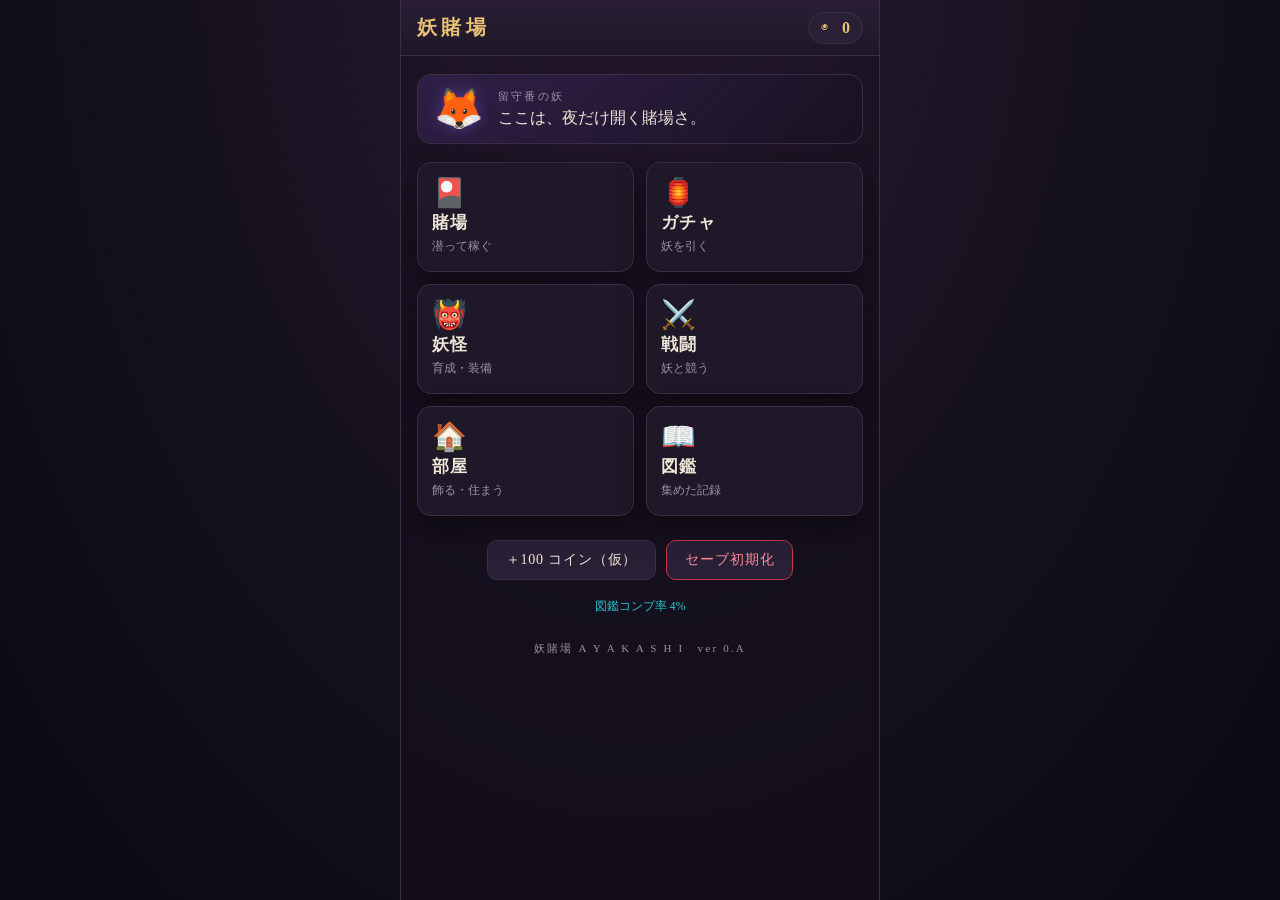
==== index.html @ ad18a427 "妖賭場 -AYAKASHI-: full game (Phase A–H) マルチファイル構成のブラウザゲーム。賭場/ガチャ/妖怪育成/ターン制戦闘/部屋/図鑑＋ 経済balance一元化。ES Mo" ====
<!DOCTYPE html>
<html lang="ja">
<head>
<meta charset="UTF-8">
<meta name="viewport" content="width=device-width, initial-scale=1.0, maximum-scale=1.0">
<title>妖賭場 — AYAKASHI</title>
<link rel="stylesheet" href="css/style.css">
<link rel="stylesheet" href="css/gamble.css">
</head>
<body>
  <div id="app"><!-- shell.js がヘッダ＋本体をマウント --></div>

  <!-- ES Modules で起動。file:// では動かないためローカルサーバ/Pages で開く（README 参照） -->
  <script type="module" src="js/main.js"></script>

  <noscript style="color:#e8c372;display:block;padding:24px;text-align:center;">
    このゲームは JavaScript（ES Modules）で動きます。
  </noscript>
</body>
</html>
---- css/style.css ----
/* ============================================================
   style.css — 共通スタイル＋テーマ変数（和の暗色基調）
   各画面はこの土台（ヘッダ＋本体領域）の上に乗る。
   ============================================================ */
:root{
  --bg:        #14101c;
  --bg-deep:   #0c0814;
  --panel:     #1f1828;
  --panel-2:   #2a2036;
  --ink:       #efe7d8;
  --ink-dim:   #9b8fa6;
  --gold:      #e8c372;
  --red:       #c8384a;
  --purple:    #8b5cf6;
  --teal:      #2cc4d4;
  --line:      #3a2f48;
  --shadow:    0 12px 30px rgba(0,0,0,.45);
  --maxw:      480px;
  --header-h:  56px;
  --serif: "Hiragino Mincho ProN","Yu Mincho",serif;
}
*{ box-sizing:border-box; margin:0; padding:0; }
html,body{ height:100%; }
body{
  font-family:var(--serif);
  color:var(--ink);
  background:
    radial-gradient(ellipse at 50% -8%, #2a1b34 0%, var(--bg) 55%, var(--bg-deep) 100%) fixed;
  min-height:100vh;
  -webkit-font-smoothing:antialiased;
}
button{ font-family:inherit; color:inherit; cursor:pointer; }

#app{
  max-width:var(--maxw);
  margin:0 auto;
  min-height:100vh;
  display:flex; flex-direction:column;
  background:rgba(20,16,28,.35);
  border-left:1px solid var(--line);
  border-right:1px solid var(--line);
  position:relative;
}

/* ===== 常駐ヘッダ ===== */
.shell-header{
  height:var(--header-h);
  flex:0 0 auto;
  display:flex; align-items:center; justify-content:space-between;
  padding:0 16px;
  background:linear-gradient(180deg, rgba(42,32,54,.96), rgba(31,24,40,.96));
  border-bottom:1px solid var(--line);
  position:sticky; top:0; z-index:10;
  backdrop-filter:blur(4px);
}
.shell-home{
  background:none; border:none;
  font-size:20px; font-weight:700; letter-spacing:.22em; color:var(--gold);
}
.shell-home:active{ transform:translateY(1px); }
.shell-coin{
  display:flex; align-items:center; gap:6px;
  padding:6px 12px; border-radius:999px;
  background:var(--panel-2); border:1px solid var(--line);
  transition:box-shadow .25s, border-color .25s;
}
.shell-coin .coin-ico{ color:var(--gold); font-size:14px; }
.shell-coin .coin-val{ font-size:16px; font-weight:700; color:var(--gold); min-width:2ch; text-align:right; }
.shell-coin.flash-up{ animation:coinUp .5s ease; }
.shell-coin.flash-down{ animation:coinDown .5s ease; }
@keyframes coinUp{
  0%{ box-shadow:0 0 0 rgba(232,195,114,0); }
  30%{ box-shadow:0 0 16px rgba(232,195,114,.7); border-color:var(--gold); }
  100%{ box-shadow:0 0 0 rgba(232,195,114,0); }
}
@keyframes coinDown{
  0%{ box-shadow:0 0 0 rgba(200,56,74,0); }
  30%{ box-shadow:0 0 16px rgba(200,56,74,.7); border-color:var(--red); }
  100%{ box-shadow:0 0 0 rgba(200,56,74,0); }
}

/* ===== 本体マウント領域 ===== */
.shell-body{
  flex:1 1 auto;
  padding:18px 16px 32px;
  overflow-y:auto;
}
.screen{ animation:screenIn .25s ease; }
@keyframes screenIn{ from{ opacity:0; transform:translateY(6px); } to{ opacity:1; transform:none; } }

/* ===== 共通ボタン ===== */
.btn-ghost{
  display:inline-block;
  padding:10px 18px; border-radius:10px;
  background:var(--panel-2); border:1px solid var(--line); color:var(--ink);
  font-size:14px; letter-spacing:.06em;
}
.btn-ghost:active{ transform:translateY(1px); }
.btn-ghost.danger{ border-color:var(--red); color:#ff8a98; }

/* ===== ホーム ===== */
.home{ display:flex; flex-direction:column; gap:18px; }

.caretaker{
  display:flex; align-items:center; gap:14px;
  padding:14px 16px; border-radius:14px;
  background:linear-gradient(135deg, rgba(139,92,246,.16), rgba(20,16,28,.5));
  border:1px solid var(--line);
  cursor:pointer; user-select:none;
}
.ct-art{
  font-size:40px; line-height:1;
  filter:drop-shadow(0 0 8px rgba(139,92,246,.4));
  animation:ctFloat 4s ease-in-out infinite;
}
@keyframes ctFloat{ 0%,100%{ transform:translateY(0); } 50%{ transform:translateY(-4px); } }
.ct-bubble{ flex:1; }
.ct-name{ font-size:11px; color:var(--ink-dim); letter-spacing:.2em; margin-bottom:4px; }
.ct-line{ font-size:16px; color:var(--ink); }

.section-grid{
  display:grid; grid-template-columns:1fr 1fr; gap:12px;
}
.sec-card{
  position:relative;
  display:flex; flex-direction:column; align-items:flex-start; gap:4px;
  padding:16px 14px; border-radius:14px; text-align:left;
  background:var(--panel); border:1px solid var(--line);
  box-shadow:var(--shadow);
  transition:transform .08s, border-color .2s, box-shadow .2s;
}
.sec-card:hover{ border-color:var(--gold); }
.sec-card:active{ transform:translateY(2px); }
.sec-ico{ font-size:28px; line-height:1; }
.sec-name{ font-size:17px; font-weight:700; color:var(--ink); letter-spacing:.08em; }
.sec-desc{ font-size:12px; color:var(--ink-dim); }
.sec-soon{
  position:absolute; top:10px; right:10px;
  font-size:10px; color:var(--ink-dim);
  border:1px solid var(--line); border-radius:6px; padding:1px 6px;
}

.dev-tools{ display:flex; gap:10px; flex-wrap:wrap; justify-content:center; margin-top:6px; }
.home-foot{ text-align:center; font-size:11px; color:var(--ink-dim); letter-spacing:.2em; margin-top:8px; }

/* ===== プレースホルダ画面 ===== */
.ph-screen{ text-align:center; padding:48px 20px; display:flex; flex-direction:column; align-items:center; gap:10px; }
.ph-icon{ font-size:56px; }
.ph-title{ font-size:24px; color:var(--gold); letter-spacing:.2em; }
.ph-desc{ color:var(--ink-dim); }
.ph-note{ color:var(--ink-dim); font-size:13px; margin:14px 0 20px; }

/* ===== トースト ===== */
.toast-wrap{
  position:fixed; left:0; right:0; bottom:24px; z-index:50;
  display:flex; flex-direction:column; align-items:center; gap:8px;
  pointer-events:none;
}
.toast{
  max-width:var(--maxw);
  padding:10px 18px; border-radius:10px;
  background:rgba(31,24,40,.96); border:1px solid var(--line); color:var(--ink);
  font-size:14px; box-shadow:var(--shadow);
  opacity:0; transform:translateY(10px); transition:opacity .25s, transform .25s;
}
.toast.show{ opacity:1; transform:none; }
.toast.warn{ border-color:var(--gold); color:var(--gold); }

/* ===== 賭場 入場画面（Phase B） ===== */
.gamble-entry{ display:flex; flex-direction:column; gap:16px; }
.ent-title{ font-size:22px; color:var(--gold); letter-spacing:.2em; text-align:center; }
.ent-wallet{ text-align:center; color:var(--ink-dim); font-size:14px; }
.ent-wallet b{ color:var(--gold); font-size:18px; }
.ent-block{ background:var(--panel); border:1px solid var(--line); border-radius:14px; padding:14px 16px; box-shadow:var(--shadow); }
.ent-label{ font-size:12px; color:var(--ink-dim); letter-spacing:.12em; margin-bottom:10px; }
.ent-free{ color:var(--teal); margin-left:8px; }
.ent-venues{ display:flex; gap:8px; }
.ent-venue{
  flex:1; display:flex; flex-direction:column; align-items:center; gap:3px;
  padding:10px 6px; border-radius:10px; text-align:center;
  background:var(--panel-2); border:1px solid var(--line); color:var(--ink);
}
.ent-venue.sel{ border-color:var(--gold); box-shadow:inset 0 0 0 1px var(--gold); }
.ent-venue.lock{ opacity:.5; }
.ent-venue .ev-ico{ font-size:22px; }
.ent-venue .ev-name{ font-size:13px; font-weight:700; }
.ent-venue .ev-note{ font-size:10px; color:var(--ink-dim); }
.ent-amount{ text-align:center; font-size:30px; font-weight:700; color:var(--gold); margin-bottom:8px; }
.ent-slider{ width:100%; accent-color:var(--gold); }
.ent-presets{ display:flex; gap:8px; margin-top:10px; }
.ent-preset{
  flex:1; padding:8px 0; border-radius:8px; font-size:14px; font-weight:700;
  background:var(--panel-2); color:var(--gold); border:1px solid var(--gold);
}
.ent-preset:active{ transform:translateY(1px); }
.ent-taunt{ text-align:center; font-style:italic; color:var(--purple); min-height:24px; }
.ent-foot{ display:flex; gap:10px; align-items:center; }
.ent-foot .btn-ghost{ flex:0 0 auto; }
.ent-enter{
  flex:1; padding:14px 0; border-radius:12px;
  font-size:16px; font-weight:700; letter-spacing:.2em; color:#1a1024; border:none;
  background:linear-gradient(180deg, var(--gold), #c79a3e);
}
.ent-enter:active{ transform:translateY(1px); }

/* ===== ガチャ（Phase C） ===== */
.gacha{ display:flex; flex-direction:column; gap:14px; }
.gacha-top{ display:flex; align-items:center; justify-content:space-between; }
.gacha-wallet{ display:flex; gap:12px; font-weight:700; }
.gacha-wallet .w-coin{ color:var(--gold); }
.gacha-wallet .w-shard{ color:var(--teal); }
.gacha-title{ text-align:center; font-size:24px; letter-spacing:.3em; color:var(--gold); }
.miko-bubble{ display:flex; align-items:center; gap:10px; padding:10px 14px; border-radius:12px;
  background:linear-gradient(135deg, rgba(139,92,246,.14), rgba(20,16,28,.5)); border:1px solid var(--line); }
.miko-bubble .mb-ico{ font-size:24px; }
.miko-bubble .mb-line{ font-size:14px; color:var(--ink); }

.pity-bar{ }
.pity-label{ font-size:12px; color:var(--ink-dim); margin-bottom:5px; }
.pity-label b{ color:var(--purple); font-size:15px; }
.pity-track{ height:7px; border-radius:99px; background:var(--panel-2); overflow:hidden; border:1px solid var(--line); }
.pity-fill{ height:100%; background:linear-gradient(90deg, var(--purple), #ff5edb); transition:width .3s; }

.pull-btns{ display:flex; gap:12px; }
.pull-btn{ flex:1; display:flex; flex-direction:column; align-items:center; gap:4px; padding:18px 0;
  border-radius:14px; border:1px solid var(--gold); background:var(--panel); color:var(--ink); box-shadow:var(--shadow); }
.pull-btn:active{ transform:translateY(2px); }
.pull-btn:disabled{ opacity:.4; border-color:var(--line); }
.pull-btn .pb-name{ font-size:20px; font-weight:700; letter-spacing:.2em; color:var(--gold); }
.pull-btn .pb-cost{ font-size:13px; color:var(--ink-dim); }
.pull-btn.multi{ background:linear-gradient(180deg, rgba(232,195,114,.12), var(--panel)); }
.pull-btn .pb-bonus{ font-size:10px; color:var(--teal); }

.rates{ font-size:11px; color:var(--ink-dim); text-align:center; line-height:1.8; }
.rates .rate{ font-weight:700; margin:0 4px; }
.rates .rate-note{ display:block; }

.exchange{ border:1px solid var(--line); border-radius:12px; background:var(--panel); padding:6px 12px; }
.exchange summary{ cursor:pointer; font-size:14px; color:var(--teal); padding:6px 0; }
.ex-list{ display:flex; flex-direction:column; gap:8px; padding:6px 0 10px; }
.ex-row{ display:flex; align-items:center; gap:10px; }
.ex-main{ flex:1; }
.ex-name{ font-size:14px; font-weight:700; }
.ex-desc{ font-size:11px; color:var(--ink-dim); }
.ex-buy{ padding:8px 14px; border-radius:8px; font-weight:700; color:var(--teal); background:var(--panel-2); border:1px solid var(--teal); }
.ex-buy:disabled{ opacity:.4; border-color:var(--line); color:var(--ink-dim); }

/* --- 招喚オーバーレイ --- */
.gacha-overlay{ position:fixed; inset:0; z-index:60; display:flex; align-items:center; justify-content:center;
  background:radial-gradient(ellipse at 50% 40%, rgba(30,16,46,.92), rgba(6,4,12,.96)); }
.ritual{ text-align:center; }
.orb{ width:120px; height:120px; margin:0 auto 16px; border-radius:50%;
  background:radial-gradient(circle at 38% 32%, #fff, var(--lite,#fff) 45%, rgba(0,0,0,0) 72%);
  box-shadow:0 0 40px 8px var(--lite,#fff); transition:background .25s, box-shadow .25s; }
.orb.spin{ animation:orbSpin 1s linear infinite, orbPulse 1s ease-in-out infinite; }
.orb.promote{ animation:orbSpin .5s linear infinite, orbBurst .5s ease; }
@keyframes orbSpin{ from{ filter:hue-rotate(0) } to{ filter:hue-rotate(40deg) } }
@keyframes orbPulse{ 0%,100%{ transform:scale(1) } 50%{ transform:scale(1.12) } }
@keyframes orbBurst{ 0%{ transform:scale(1) } 40%{ transform:scale(1.4) } 100%{ transform:scale(1.15) } }
.ritual-text{ color:var(--ink-dim); letter-spacing:.4em; }

.reveal{ width:100%; max-width:var(--maxw); padding:20px; text-align:center; }
.reveal .miko{ margin:14px 0; color:var(--purple); font-style:italic; min-height:22px; }
.reveal-close{ margin-top:6px; padding:12px 40px; border-radius:12px; font-weight:700; letter-spacing:.2em;
  color:#1a1024; border:none; background:linear-gradient(180deg, var(--gold), #c79a3e); }
.reveal-close:disabled{ opacity:.4; }

.card-face{ display:inline-flex; flex-direction:column; align-items:center; justify-content:center; gap:6px;
  width:160px; height:210px; border-radius:14px; padding:14px;
  background:linear-gradient(160deg, color-mix(in srgb, var(--rc) 26%, #14101c), #14101c);
  border:2px solid var(--rc); box-shadow:0 0 22px color-mix(in srgb, var(--rc) 45%, transparent); }
.card-face.r-mythic{ animation:mythGlow 1.4s ease-in-out infinite; }
@keyframes mythGlow{ 0%,100%{ box-shadow:0 0 22px rgba(255,94,219,.5) } 50%{ box-shadow:0 0 40px rgba(255,94,219,.9) } }
.cf-rar{ font-size:13px; font-weight:700; color:var(--rc); letter-spacing:.2em; }
.cf-name{ font-size:20px; font-weight:700; color:var(--ink); }
.cf-type{ font-size:11px; color:var(--ink-dim); }
.cf-sub{ margin-top:6px; font-size:12px; font-weight:700; padding:2px 10px; border-radius:99px; }
.cf-sub.new{ color:#1a1024; background:var(--rc); }
.cf-sub.dup{ color:var(--teal); border:1px solid var(--teal); }

/* 10連グリッド */
.card-grid{ display:grid; grid-template-columns:repeat(5,1fr); gap:8px; max-width:420px; margin:0 auto; }
.gcard{ aspect-ratio:3/4; }
.gcard .gcard-face{ width:100%; height:100%; transition:transform .3s, opacity .3s; }
.gcard .gcard-face .card-face{ width:100%; height:100%; }
.gcard.down .gcard-face{ transform:rotateY(90deg); opacity:0; }
.gcard.up .gcard-face{ transform:none; opacity:1; animation:cardPop .3s ease; }
@keyframes cardPop{ 0%{ transform:scale(.6) } 60%{ transform:scale(1.08) } 100%{ transform:scale(1) } }

.gov-flash{ position:absolute; inset:0; pointer-events:none; animation:govFlash .65s ease; }
.gov-flash.r-rare{ background:radial-gradient(ellipse at 50% 45%, rgba(91,166,255,.7), transparent 70%); }
.gov-flash.r-epic{ background:radial-gradient(ellipse at 50% 45%, rgba(255,215,106,.8), transparent 70%); }
.gov-flash.r-mythic{ background:radial-gradient(ellipse at 50% 45%, rgba(255,255,255,.95), rgba(255,94,219,.6) 50%, transparent 78%); }
@keyframes govFlash{ 0%{ opacity:0 } 12%{ opacity:1 } 100%{ opacity:0 } }

/* ===== 妖怪（Phase D） ===== */
.yk-top{ display:flex; align-items:center; justify-content:space-between; margin-bottom:12px; }
.yk-top .btn-ghost.on{ border-color:var(--gold); color:var(--gold); }
.yk-title{ text-align:center; font-size:22px; letter-spacing:.3em; color:var(--gold); margin-bottom:14px; }
.yk-empty{ text-align:center; color:var(--ink-dim); display:flex; flex-direction:column; gap:16px; align-items:center; padding:30px 0; }
.yk-svg{ width:100%; height:100%; display:block; }

.yk-grid{ display:grid; grid-template-columns:1fr 1fr 1fr; gap:10px; }
.yk-card{ position:relative; display:flex; flex-direction:column; align-items:center; gap:2px; padding:8px 6px 10px;
  border-radius:12px; background:var(--panel); border:1px solid var(--rc,var(--line)); box-shadow:var(--shadow); }
.yk-card:active{ transform:translateY(2px); }
.yk-card.psel, .yk-card.on{ outline:2px solid var(--gold); }
.ykc-art{ width:64px; height:64px; }
.ykc-name{ font-size:13px; font-weight:700; }
.ykc-meta{ display:flex; gap:6px; font-size:10px; color:var(--ink-dim); }
.ykc-el{ color:var(--ec,var(--ink-dim)); font-weight:700; }
.ykc-rar{ font-size:10px; color:var(--rc); font-weight:700; }
.ykc-party{ position:absolute; top:4px; right:4px; font-size:9px; color:#1a1024; background:var(--gold); border-radius:5px; padding:1px 5px; }

/* 詳細 */
.yk-detail{ display:flex; flex-direction:column; gap:14px; }
.d-hero{ display:flex; gap:14px; align-items:center; }
.d-art{ width:110px; height:110px; flex:0 0 auto; border-radius:14px;
  background:radial-gradient(ellipse at 50% 30%, color-mix(in srgb, var(--ec) 25%, #14101c), #0c0814); border:1px solid var(--rc); }
.d-head{ flex:1; }
.d-name{ font-size:22px; font-weight:700; }
.d-tags{ display:flex; gap:8px; margin:4px 0; }
.d-rar{ font-size:11px; color:var(--rc); border:1px solid var(--rc); border-radius:6px; padding:1px 8px; }
.d-el{ font-size:11px; color:var(--ec); border:1px solid var(--ec); border-radius:6px; padding:1px 8px; }
.d-lv{ font-size:13px; color:var(--ink-dim); }
.d-lv b{ color:var(--ink); font-size:16px; }
.bar{ height:8px; border-radius:99px; background:var(--panel-2); border:1px solid var(--line); overflow:hidden; margin-top:5px; }
.bar.exp .bar-fill{ background:linear-gradient(90deg,#3b7dd8,#5aa6ff); height:100%; }
.bar.aff .bar-fill{ background:linear-gradient(90deg,#c8384a,#ff8cf0); height:100%; }
.bar-cap{ font-size:10px; color:var(--ink-dim); margin-top:3px; }

.d-affection{ background:var(--panel); border:1px solid var(--line); border-radius:12px; padding:12px; }
.aff-head{ font-size:13px; color:var(--ink-dim); }
.aff-head b{ color:#ff8cf0; }
.voice-btn{ float:right; font-size:11px; padding:3px 10px; border-radius:7px; background:var(--panel-2); border:1px solid var(--purple); color:#c8b3ff; }
.aff-voice{ margin-top:8px; min-height:20px; color:var(--purple); font-style:italic; }

.d-stats{ display:grid; grid-template-columns:1fr 1fr 1fr 1fr; gap:8px; }
.st-row{ background:var(--panel); border:1px solid var(--line); border-radius:10px; padding:8px; text-align:center; }
.st-k{ display:block; font-size:11px; color:var(--ink-dim); }
.st-v{ display:block; font-size:20px; font-weight:700; color:var(--gold); }
.st-note{ grid-column:1/-1; font-size:10px; color:var(--ink-dim); text-align:center; }

.d-equip{ display:flex; gap:10px; }
.eq-slot{ flex:1; background:var(--panel); border:1px solid var(--line); border-radius:10px; padding:10px; display:flex; flex-direction:column; gap:3px; }
.eq-label{ font-size:11px; color:var(--ink-dim); }
.eq-name{ font-size:14px; font-weight:700; }
.eq-mods{ font-size:10px; color:var(--teal); min-height:12px; }
.eq-btn{ margin-top:4px; font-size:12px; padding:6px 0; border-radius:8px; background:var(--panel-2); border:1px solid var(--gold); color:var(--gold); }

.d-subhead{ font-size:12px; color:var(--ink-dim); letter-spacing:.1em; margin-bottom:6px; }
.d-skills{ }
.sk-row{ display:flex; align-items:center; gap:8px; padding:7px 10px; border-radius:9px; background:var(--panel); border:1px solid var(--line); border-left:3px solid var(--ec); margin-bottom:6px; }
.sk-el{ font-size:11px; font-weight:700; color:var(--ec); }
.sk-name{ flex:1; font-size:14px; }
.sk-pow{ font-size:11px; color:var(--ink-dim); }
.d-lore p{ font-size:12px; color:var(--ink-dim); line-height:1.8; }

.d-train{ display:flex; gap:10px; }
.train-btn{ flex:1; display:flex; flex-direction:column; gap:2px; align-items:center; padding:12px 0; border-radius:12px;
  background:linear-gradient(180deg,#2a2036,#1f1828); border:1px solid var(--gold); color:var(--gold); font-weight:700; }
.train-btn small{ color:var(--ink-dim); font-weight:400; }
.train-btn:active{ transform:translateY(1px); }
.train-btn:disabled{ opacity:.4; border-color:var(--line); color:var(--ink-dim); }

/* 装備ピッカー */
.eq-picker{ position:fixed; inset:0; z-index:60; display:flex; align-items:center; justify-content:center; background:rgba(8,5,14,.7); }
.eq-picker.hidden{ display:none !important; }
.pick-card{ width:86%; max-width:360px; background:var(--panel); border:1px solid var(--line); border-radius:14px; padding:16px; }
.pick-head{ color:var(--gold); text-align:center; letter-spacing:.2em; margin-bottom:12px; }
.pick-list{ display:flex; flex-direction:column; gap:8px; max-height:46vh; overflow-y:auto; }
.pick-row{ display:flex; align-items:center; gap:8px; padding:9px 10px; border-radius:9px; text-align:left;
  background:var(--panel-2); border:1px solid var(--line); border-left:4px solid var(--rc); color:var(--ink); }
.pick-row.sel{ outline:2px solid var(--gold); }
.pick-rar{ font-size:11px; font-weight:700; color:var(--rc); }
.pick-name{ flex:1; font-size:14px; }
.pick-mods{ font-size:10px; color:var(--teal); }
.pick-on{ font-size:9px; color:var(--ink-dim); }
.pick-empty{ color:var(--ink-dim); text-align:center; padding:16px; }
.pick-foot{ display:flex; gap:10px; margin-top:14px; }
.pick-foot .btn-ghost{ flex:1; text-align:center; }
.party-note{ font-size:12px; color:var(--ink-dim); text-align:center; margin-bottom:12px; }

/* ===== 戦闘（Phase E） ===== */
.bs-party{ font-size:12px; color:var(--ink-dim); }
.stage-list{ display:flex; flex-direction:column; gap:10px; }
.stage-row{ display:flex; align-items:center; gap:10px; padding:12px 14px; border-radius:12px; text-align:left;
  background:var(--panel); border:1px solid var(--line); color:var(--ink); }
.stage-row:active{ transform:translateY(1px); }
.stage-row.locked{ opacity:.45; }
.stage-row.boss{ border-color:var(--red); }
.sr-main{ flex:1; }
.sr-name{ font-size:15px; font-weight:700; }
.sr-clear{ color:var(--green); }
.sr-foe{ font-size:11px; color:var(--ink-dim); }
.sr-reward{ font-size:11px; color:var(--gold); text-align:right; }

.battle{ display:flex; flex-direction:column; gap:10px; min-height:80vh; }
.bt-enemies, .bt-allies{ display:flex; gap:8px; justify-content:center; flex-wrap:wrap; }
.bt-card{ position:relative; width:92px; padding:6px; border-radius:12px; background:var(--panel);
  border:1px solid var(--ec,var(--line)); text-align:center; transition:opacity .4s, transform .15s; }
.bt-card.boss{ width:120px; border-width:2px; }
.bt-card.acting{ outline:2px solid var(--gold); box-shadow:0 0 14px rgba(232,195,114,.4); }
.bt-card.defending{ box-shadow:inset 0 0 0 2px var(--blue); }
.bt-card.dead{ opacity:.2; filter:grayscale(1); transform:scale(.9); pointer-events:none; }
.bt-card.targetable{ cursor:pointer; outline:1px dashed var(--gold); }
.bt-card.weakpoint{ outline:2px solid var(--red); }
.bt-card.resist{ outline:2px solid var(--blue); }
.bt-card.hit{ animation:btHit .3s ease; }
.bt-card.shk{ animation:btShake .3s ease; }
@keyframes btHit{ 0%{ filter:brightness(2.5) } 100%{ filter:none } }
@keyframes btShake{ 0%,100%{ transform:translateX(0) } 25%{ transform:translateX(-5px) } 75%{ transform:translateX(5px) } }
.bt-art{ width:64px; height:64px; margin:0 auto; }
.bt-card.boss .bt-art{ width:90px; height:90px; }
.bt-name{ font-size:11px; font-weight:700; }
.bt-el{ color:var(--ec); font-size:9px; }
.bt-card .bar{ height:6px; margin-top:3px; }
.bt-hp .bar-fill{ background:linear-gradient(90deg,#38c172,#8be0a0); height:100%; transition:width .3s; }
.bt-sp .bar-fill{ background:linear-gradient(90deg,#3b7dd8,#7fb6ff); height:100%; transition:width .3s; }
.bt-hptext{ font-size:9px; color:var(--ink-dim); }
.bt-sptext{ font-size:8px; color:var(--ink-dim); }
.bt-status{ font-size:9px; color:var(--gold); min-height:11px; }
.bt-pop{ position:absolute; top:30%; left:0; right:0; pointer-events:none; }
.dmg-pop{ position:absolute; left:50%; transform:translateX(-50%); font-weight:700; font-size:18px; color:#fff;
  text-shadow:0 1px 3px #000; animation:dmgPop .9s ease forwards; }
.dmg-pop.crit{ font-size:24px; color:#ffd23f; }
.dmg-pop.weak{ color:#ff6b6b; }
.dmg-pop.resist{ color:#7fb6ff; font-size:15px; }
.dmg-pop.heal{ color:#8be0a0; }
.dmg-pop.poison{ color:#b388ff; }
@keyframes dmgPop{ 0%{ opacity:0; transform:translate(-50%,8px) } 20%{ opacity:1 } 100%{ opacity:0; transform:translate(-50%,-30px) } }

.bt-log{ text-align:center; font-size:13px; color:var(--ink); min-height:22px; padding:6px; background:var(--panel-2); border-radius:8px; }
.bt-cmd{ margin-top:auto; }
.cmd-actor{ text-align:center; font-size:13px; color:var(--gold); margin-bottom:8px; }
.cmd-row{ display:flex; gap:10px; margin-bottom:8px; }
.cmd-btn{ flex:1; padding:14px 0; border-radius:12px; font-size:16px; font-weight:700; color:var(--ink);
  background:var(--panel-2); border:1px solid var(--gold); }
.cmd-btn:active{ transform:translateY(1px); }
.cmd-skills{ display:flex; gap:8px; flex-wrap:wrap; }
.cmd-skill{ flex:1 1 45%; display:flex; flex-direction:column; padding:10px; border-radius:10px; color:var(--ink);
  background:var(--panel); border:1px solid var(--line); }
.cmd-skill small{ color:var(--ink-dim); font-weight:400; }
.cmd-skill:disabled{ opacity:.4; }
.cmd-none{ color:var(--ink-dim); }
.cmd-hint{ text-align:center; font-size:11px; color:var(--ink-dim); min-height:14px; }

.result{ text-align:center; padding:16px; background:var(--panel); border:1px solid var(--line); border-radius:14px; }
.result.win h3{ color:var(--gold); font-size:22px; letter-spacing:.1em; }
.result.lose h3{ color:var(--red); font-size:22px; }
.res-first{ font-size:12px; color:var(--teal); }
.res-rewards{ margin:12px 0; }
.res-row{ font-size:13px; color:var(--ink); padding:3px 0; }
.res-row.gold{ color:var(--gold); font-weight:700; }
.res-drop{ display:inline-block; margin:2px 4px; padding:2px 8px; border-radius:6px; background:var(--panel-2); border:1px solid var(--teal); color:var(--teal); font-size:11px; }
.res-capture{ margin:10px auto; padding:12px; border:1px solid var(--purple); border-radius:12px; background:rgba(139,92,246,.12); }
.rc-seal{ font-size:28px; letter-spacing:.4em; color:#ff8cf0; animation:mythGlow 1.4s ease-in-out infinite; }
.rc-name{ font-size:15px; font-weight:700; margin-top:4px; }
.rc-emoji{ font-size:40px; }

/* ===== 妖怪部屋（Phase F） ===== */
.room{ display:flex; flex-direction:column; gap:10px; }
.room-stat{ font-size:13px; color:var(--ink-dim); }
.room-stat b{ color:var(--teal); font-size:16px; }
.room-themes{ display:flex; gap:6px; flex-wrap:wrap; justify-content:center; }
.theme-chip{ font-size:10px; color:var(--ink-dim); border:1px solid var(--line); border-radius:6px; padding:2px 8px; }
.theme-chip.done{ color:#1a1024; background:var(--teal); border-color:var(--teal); }

.room-grid-wrap{ display:flex; justify-content:center; }
.room-grid{ position:relative; border-radius:10px;
  background-color:#1a1422;
  background-image:linear-gradient(rgba(255,255,255,.05) 1px, transparent 1px), linear-gradient(90deg, rgba(255,255,255,.05) 1px, transparent 1px);
  border:1px solid var(--line); box-shadow:inset 0 0 30px rgba(0,0,0,.5); overflow:hidden; }
.room-grid.editing{ outline:2px dashed rgba(232,195,114,.5); cursor:crosshair; }
.furn{ position:absolute; display:flex; align-items:center; justify-content:center; border-radius:6px; }
.furn-art{ line-height:1; }
.room-grid.editing .furn{ cursor:pointer; box-shadow:inset 0 0 0 1px rgba(255,255,255,.15); }
.furn.sel{ outline:2px solid var(--gold); box-shadow:0 0 12px rgba(232,195,114,.6); z-index:3; }

.room-yokai-layer{ position:absolute; inset:0; pointer-events:none; }
.room-yokai{ position:absolute; transition:left 2.6s ease-in-out, top 2.6s ease-in-out; z-index:2; }
.room-yokai.flip{ transform:scaleX(-1); }
.ry-bubble{ position:absolute; bottom:100%; left:50%; transform:translateX(-50%); white-space:nowrap;
  font-size:10px; background:rgba(31,24,40,.95); border:1px solid var(--line); border-radius:8px; padding:2px 8px;
  color:var(--ink); opacity:0; transition:opacity .3s; }
.ry-bubble.show{ opacity:1; }

.room-tools{ display:flex; gap:8px; }
.room-tools .btn-ghost{ flex:1; text-align:center; font-size:13px; }
.room-tools .btn-ghost.on{ border-color:var(--gold); color:var(--gold); }

.edit-panel{ background:var(--panel); border:1px solid var(--line); border-radius:12px; padding:10px; }
.sel-ops{ display:flex; align-items:center; gap:8px; font-size:12px; color:var(--ink-dim); margin-bottom:8px; flex-wrap:wrap; }
.sel-ops .btn-ghost{ padding:6px 12px; font-size:12px; }
.sel-hint{ font-size:11px; color:var(--ink-dim); margin-bottom:8px; }
.tray{ display:flex; gap:8px; overflow-x:auto; padding-bottom:4px; }
.tray-item{ flex:0 0 auto; display:flex; flex-direction:column; align-items:center; gap:2px; padding:8px 10px; border-radius:10px;
  background:var(--panel-2); border:1px solid var(--line); color:var(--ink); }
.tray-item.sel{ border-color:var(--gold); }
.tray-art{ font-size:22px; }
.tray-name{ font-size:10px; }
.tray-n{ font-size:9px; color:var(--ink-dim); }

.room-overlay{ position:fixed; inset:0; z-index:60; display:flex; align-items:center; justify-content:center; background:rgba(8,5,14,.72); }
.room-overlay.hidden{ display:none !important; }
.room-card{ width:88%; max-width:380px; background:var(--panel); border:1px solid var(--line); border-radius:14px; padding:16px; }
.room-card h3{ color:var(--gold); text-align:center; letter-spacing:.2em; margin-bottom:4px; }
.room-card .sub{ text-align:center; color:var(--ink-dim); font-size:12px; margin-bottom:12px; }
.fshop-list, .disp-list{ display:flex; flex-direction:column; gap:8px; max-height:50vh; overflow-y:auto; }
.shop-cat{ font-size:11px; color:var(--teal); letter-spacing:.1em; margin:6px 0 2px; }
.fshop-row, .disp-row{ display:flex; align-items:center; gap:10px; padding:8px 10px; border-radius:9px; background:var(--panel-2); border:1px solid var(--line); width:100%; color:var(--ink); }
.disp-row.on{ border-color:var(--gold); }
.fs-art, .disp-art{ font-size:24px; width:30px; text-align:center; }
.disp-art{ width:40px; height:40px; }
.fs-main, .disp-name{ flex:1; text-align:left; }
.fs-name{ font-size:14px; font-weight:700; }
.fs-meta{ font-size:10px; color:var(--ink-dim); }
.fs-buy{ padding:8px 12px; border-radius:8px; font-weight:700; color:var(--gold); background:var(--panel); border:1px solid var(--gold); }
.fs-buy:disabled{ opacity:.4; border-color:var(--line); color:var(--ink-dim); }
.disp-tog{ font-size:11px; color:var(--teal); }
.room-card .close{ margin-top:14px; width:100%; padding:12px 0; border:none; border-radius:10px; font-weight:700; letter-spacing:.15em; color:#fff; background:linear-gradient(180deg,var(--blue),var(--blue-deep)); }

/* ===== 図鑑（Phase G） ===== */
.home-comp{ text-align:center; font-size:12px; color:var(--teal); }
.zukan{ display:flex; flex-direction:column; gap:12px; }
.zk-overall{ font-size:12px; color:var(--gold); }
.zk-progress .bar{ height:10px; }
.zk-bar{ height:100%; background:linear-gradient(90deg, var(--teal), var(--gold)); transition:width .4s; }
.zk-next{ font-size:12px; color:var(--ink-dim); margin-top:6px; text-align:center; }
.zk-next.done{ color:var(--gold); }
.zk-claims{ display:flex; flex-direction:column; gap:8px; }
.zk-claim{ padding:11px; border-radius:10px; font-weight:700; color:#1a1024;
  background:linear-gradient(90deg,var(--gold),var(--c-orange,#ff8c42)); border:none; animation:claimGlow 1.6s ease-in-out infinite; }
@keyframes claimGlow{ 0%,100%{ box-shadow:0 0 0 rgba(232,195,114,0) } 50%{ box-shadow:0 0 16px rgba(232,195,114,.6) } }
.zk-tabs{ display:flex; gap:6px; }
.zk-tab{ flex:1; display:flex; flex-direction:column; align-items:center; padding:8px 0; border-radius:10px; font-size:18px;
  background:var(--panel-2); border:1px solid var(--line); color:var(--ink); }
.zk-tab small{ font-size:9px; color:var(--ink-dim); }
.zk-tab.on{ border-color:var(--gold); }
.zk-catbar{ font-size:12px; color:var(--ink-dim); text-align:center; }
.zk-grid{ display:grid; grid-template-columns:repeat(3,1fr); gap:10px; }
.zk-card{ display:flex; flex-direction:column; align-items:center; gap:3px; padding:10px 6px; border-radius:12px;
  background:var(--panel); border:1px solid var(--rc,var(--line)); color:var(--ink); }
.zk-card.undiscovered{ opacity:.5; border-style:dashed; }
.zk-art{ width:56px; height:56px; display:flex; align-items:center; justify-content:center; }
.zk-art.emoji{ font-size:36px; }
.zk-card.undiscovered .zk-art{ font-size:32px; color:var(--ink-dim); }
.zk-name{ font-size:12px; font-weight:700; }
.zk-rar{ font-size:10px; color:var(--rc); }

.zk-overlay{ position:fixed; inset:0; z-index:60; display:flex; align-items:center; justify-content:center; background:rgba(8,5,14,.78); }
.zk-overlay.hidden{ display:none !important; }
.zd-card{ width:86%; max-width:340px; background:var(--panel); border:1px solid var(--rc,var(--line)); border-radius:14px; padding:18px; text-align:center; }
.zd-art{ width:100px; height:100px; margin:0 auto 8px; }
.zd-art.emoji{ font-size:64px; }
.zd-name{ font-size:20px; font-weight:700; }
.zd-rar{ font-size:12px; color:var(--rc); margin-bottom:8px; }
.zd-desc{ font-size:13px; color:var(--ink); }
.zd-aff{ font-size:11px; color:#ff8cf0; margin:10px 0 6px; }
.zd-lore p{ font-size:12px; color:var(--ink-dim); line-height:1.8; }
.zd-more{ font-size:11px; color:var(--purple); font-style:italic; margin-top:6px; }
.zd-card .close, .ending-card .close{ margin-top:16px; width:100%; padding:12px 0; border:none; border-radius:10px; font-weight:700; color:#fff; background:linear-gradient(180deg,var(--blue),var(--blue-deep)); }

.ending-card{ width:88%; max-width:360px; background:radial-gradient(ellipse at 50% 20%, #2a1b34, #0c0814); border:1px solid var(--gold); border-radius:16px; padding:24px; text-align:center; }
.ending-seal{ font-size:40px; color:var(--gold); animation:mythGlow 1.6s ease-in-out infinite; }
.ending-card h3{ color:var(--gold); letter-spacing:.4em; margin:8px 0 16px; }
.ending-words p{ font-size:14px; color:var(--ink); line-height:2.2; }
.ending-grant{ margin-top:14px; color:#ff8cf0; font-weight:700; }

/* ===== 開発者パネル（Phase H・DEV_MODE時のみ） ===== */
#devFab{ position:fixed; right:10px; bottom:10px; z-index:90; width:48px; height:48px; border-radius:50%;
  background:#c8384a; color:#fff; font-size:12px; font-weight:700; border:2px solid #fff; box-shadow:0 4px 12px rgba(0,0,0,.5); }
#devPanel{ position:fixed; inset:0; z-index:91; background:rgba(6,4,12,.94); overflow-y:auto; color:var(--ink); font-family:var(--font-body,sans-serif); }
#devPanel.hidden{ display:none !important; }
.dev-head{ display:flex; justify-content:space-between; align-items:center; padding:12px 16px; border-bottom:1px solid var(--line); font-weight:700; color:var(--gold); position:sticky; top:0; background:rgba(6,4,12,.98); }
.dev-head button{ background:none; border:1px solid var(--line); color:var(--ink); border-radius:6px; width:30px; height:30px; }
.dev-body{ padding:14px 16px; display:flex; flex-direction:column; gap:14px; max-width:480px; margin:0 auto; }
.dev-sec{ background:var(--panel); border:1px solid var(--line); border-radius:10px; padding:12px; font-size:13px; }
.dev-sec b{ color:var(--teal); }
.dev-row{ display:flex; gap:6px; flex-wrap:wrap; align-items:center; margin-top:8px; }
.dev-row input, .dev-row select{ flex:1; min-width:70px; padding:7px; border-radius:7px; background:var(--panel-2); border:1px solid var(--line); color:var(--ink); font-size:13px; }
.dev-row button{ padding:7px 10px; border-radius:7px; background:var(--panel-2); border:1px solid var(--gold); color:var(--gold); font-size:12px; font-weight:700; }
.dev-row button.danger{ border-color:var(--red); color:#ff8a98; }
.dev-out{ margin-top:8px; font-size:12px; color:var(--ink-dim); }
#dvJson{ width:100%; height:64px; margin-top:8px; background:var(--panel-2); border:1px solid var(--line); color:var(--ink); border-radius:7px; font-size:11px; padding:6px; }
.dev-sec.sim .sim-line{ font-size:12px; line-height:1.9; }
.dev-sec.sim .sim-line b{ color:var(--gold); }
.dev-sec.sim .sim-line.ok{ color:var(--green); }
.dev-sec.sim .sim-line.bad{ color:var(--red); }
.dev-sec.sim .sim-hr{ height:1px; background:var(--line); margin:8px 0; }
.dev-sec.sim .sim-note{ font-size:10px; color:var(--ink-dim); margin-top:6px; }

@media (prefers-reduced-motion: reduce){
  .ct-art, .screen, .shell-coin.flash-up, .shell-coin.flash-down,
  .orb.spin, .orb.promote, .card-face.r-mythic, .gcard.up .gcard-face, .gov-flash,
  .bt-card.hit, .bt-card.shk, .dmg-pop, .rc-seal, .room-yokai, .zk-claim, .ending-seal{ transition:none; animation:none; }
}
---- css/gamble.css ----
/* gamble.css — 旧妖賭場の CSS を .gamble-root にスコープ（自動生成: build_gamble.cjs）*/
/* ============================================================
   妖賭場 (Ayakashi Casino) — コアループ最小構成
   演出・音は次ステップ。CSSは1ブロックに集約。
   ============================================================ */
.gamble-root{
  --bg:        #14101c;
  --panel:     #1f1828;
  --panel-2:   #2a2036;
  --ink:       #efe7d8;
  --ink-dim:   #9b8fa6;
  --gold:      #e8c372;
  --red:       #c8384a;
  --red-deep:  #8f2230;
  --blue:      #3b7dd8;
  --blue-deep: #244e8f;
  --line:      #3a2f48;
}
.gamble-root *{ box-sizing:border-box; margin:0; padding:0; }
.gamble-root{
  font-family:"Hiragino Mincho ProN","Yu Mincho",serif;
  background:radial-gradient(ellipse at 50% -10%, #2a1b34 0%, var(--bg) 60%);
  color:var(--ink);
  min-height:100vh;
  display:flex; align-items:center; justify-content:center;
  padding:20px;
}
.gamble-root .app{
  position:relative;
  isolation:isolate;          /* scene/veil を負のz-indexで内側に収める */
  width:100%; max-width:440px;
  background:var(--panel);
  border:1px solid var(--line);
  border-radius:16px;
  box-shadow:0 20px 50px rgba(0,0,0,.5);
  overflow:hidden;
}
/* --- 上部: 所持金 / 最深記録 --- */
.gamble-root .topbar{
  display:flex; justify-content:space-between; align-items:baseline;
  padding:16px 20px;
  background:var(--panel-2);
  border-bottom:1px solid var(--line);
}
.gamble-root .topbar .label{ font-size:12px; color:var(--ink-dim); letter-spacing:.1em; }
.gamble-root .topbar .val{ font-size:22px; color:var(--gold); font-weight:700; }
.gamble-root .title{
  text-align:center; padding:14px 0 4px;
  font-size:26px; letter-spacing:.3em; color:var(--gold);
}
.gamble-root .subtitle{ text-align:center; font-size:11px; color:var(--ink-dim); letter-spacing:.4em; margin-bottom:6px; }

/* --- 中央: 段 / 取り分 --- */
.gamble-root .stage{
  text-align:center; padding:22px 20px 8px;
}
.gamble-root .depth{ font-size:13px; color:var(--ink-dim); letter-spacing:.15em; }
.gamble-root .depth b{ font-size:30px; color:var(--ink); }
.gamble-root .pot{
  margin-top:10px; font-size:15px; color:var(--ink-dim); letter-spacing:.1em;
}
.gamble-root .pot b{ font-size:44px; color:var(--gold); display:block; line-height:1.1; }

/* --- 次段予告 (本作の肝) --- */
.gamble-root .forecast{
  margin:16px 20px;
  padding:14px 16px;
  background:var(--panel-2);
  border:1px dashed var(--line);
  border-radius:12px;
  text-align:center;
}
.gamble-root .forecast .head{ font-size:11px; color:var(--ink-dim); letter-spacing:.2em; margin-bottom:8px; }
.gamble-root .forecast .row{ display:flex; justify-content:space-around; }
.gamble-root .forecast .item .k{ font-size:11px; color:var(--ink-dim); }
.gamble-root .forecast .item .v{ font-size:24px; font-weight:700; }
.gamble-root .forecast .mul .v{ color:var(--gold); }
.gamble-root .forecast .bust .v{ color:var(--red); }

/* --- ボタン --- */
.gamble-root .actions{ display:flex; gap:12px; padding:4px 20px 12px; }
.gamble-root .btn{
  flex:1; padding:16px 0;
  font-family:inherit; font-size:18px; font-weight:700; letter-spacing:.2em;
  border:none; border-radius:12px; cursor:pointer; color:#fff;
  transition:transform .05s, filter .15s;
}
.gamble-root .btn:active{ transform:translateY(2px); }
.gamble-root .btn:disabled{ filter:grayscale(.6) brightness(.6); cursor:not-allowed; }
.gamble-root .btn-dive{ background:linear-gradient(180deg,var(--red),var(--red-deep)); }
.gamble-root .btn-flee{ background:linear-gradient(180deg,var(--blue),var(--blue-deep)); }

/* --- 賭け金ボタン --- */
.gamble-root .bets{ padding:4px 20px 16px; }
.gamble-root .bets .head{ font-size:12px; color:var(--ink-dim); letter-spacing:.15em; margin-bottom:8px; text-align:center; }
.gamble-root .bets .grid{ display:flex; gap:10px; }
.gamble-root .btn-bet{
  flex:1; padding:14px 0;
  font-family:inherit; font-size:16px; font-weight:700;
  background:var(--panel-2); color:var(--gold);
  border:1px solid var(--gold); border-radius:10px; cursor:pointer;
}
.gamble-root .btn-bet:active{ transform:translateY(2px); }
.gamble-root .btn-bet:disabled{ opacity:.3; cursor:not-allowed; border-color:var(--line); color:var(--ink-dim); }

/* --- メッセージ欄 --- */
.gamble-root .message{
  padding:14px 20px;
  min-height:52px;
  text-align:center;
  font-size:15px; letter-spacing:.05em;
  border-top:1px solid var(--line);
  background:var(--panel-2);
  display:flex; align-items:center; justify-content:center;
}
.gamble-root .message.bust{ color:var(--red); }
.gamble-root .message.win{ color:var(--gold); }
.gamble-root .message.whisper{ color:var(--ink-dim); font-style:italic; }

/* --- ゲームオーバー --- */
.gamble-root .gameover{
  text-align:center; padding:30px 20px;
}
.gamble-root .gameover h2{ color:var(--red); font-size:28px; letter-spacing:.2em; margin-bottom:8px; }
.gamble-root .gameover p{ color:var(--ink-dim); margin-bottom:18px; }
.gamble-root .hidden{ display:none !important; }

/* ============================================================
   FX — 第2指示：演出・音・ニアミス（ルールは変えない）
   ============================================================ */

/* ミュート切替（右上） */
.gamble-root .mute{
  position:absolute; top:12px; right:12px; z-index:30;
  width:34px; height:34px; border-radius:50%;
  border:1px solid var(--line); background:rgba(20,16,28,.7);
  color:var(--ink); font-size:16px; cursor:pointer; line-height:1;
}
.gamble-root .mute:active{ transform:scale(.92); }

/* 画面シェイク（.app へ付与し animationend で除去） */
@keyframes shakeSmall{
  0%,100%{ transform:translate(0,0); }
  25%{ transform:translate(-2px,1px); }
  50%{ transform:translate(2px,-1px); }
  75%{ transform:translate(-1px,1px); }
}
@keyframes shakeBig{
  0%,100%{ transform:translate(0,0) rotate(0); }
  10%{ transform:translate(-9px,4px) rotate(-.6deg); }
  25%{ transform:translate(10px,-5px) rotate(.7deg); }
  40%{ transform:translate(-8px,6px) rotate(-.5deg); }
  55%{ transform:translate(9px,-3px) rotate(.5deg); }
  70%{ transform:translate(-6px,3px) rotate(-.3deg); }
  85%{ transform:translate(4px,-2px); }
}
.gamble-root .app.shakeSmall{ animation:shakeSmall .22s ease; }
.gamble-root .app.shakeBig{ animation:shakeBig .5s cubic-bezier(.36,.07,.19,.97); }

/* フラッシュ・オーバーレイ（色付き発光を一瞬重ねる） */
.gamble-root .flash{
  position:absolute; inset:0; z-index:20; pointer-events:none; opacity:0;
}
@keyframes flGold{  0%{opacity:0} 12%{opacity:.85} 100%{opacity:0} }
@keyframes flGreen{ 0%{opacity:0} 12%{opacity:.7}  100%{opacity:0} }
@keyframes flRed{   0%{opacity:0} 8%{opacity:.95}  100%{opacity:0} }
.gamble-root .flash.gold{  background:radial-gradient(ellipse at 50% 45%, rgba(232,195,114,.9), transparent 70%); animation:flGold .5s ease; }
.gamble-root .flash.green{ background:radial-gradient(ellipse at 50% 45%, rgba(56,193,114,.8), transparent 70%);  animation:flGreen .5s ease; }
.gamble-root .flash.red{   background:linear-gradient(0deg, rgba(200,56,74,.95), rgba(143,34,48,.6)); animation:flRed .55s ease; }
.gamble-root .flash.near{  background:radial-gradient(ellipse at 50% 45%, rgba(255,255,255,.95), rgba(232,195,114,.4) 60%, transparent 75%); animation:flGold .45s ease; }

/* ヒビ割れ風（バスト時、放射状の白線を一瞬） */
.gamble-root .flash.crack{
  background:
    repeating-conic-gradient(from 0deg at 50% 45%,
      transparent 0deg 11deg, rgba(255,255,255,.5) 11deg 12deg);
  animation:flRed .5s ease;
}

/* 「潜行中…」溜めオーバーレイ */
.gamble-root .diving{
  position:absolute; inset:0; z-index:25;
  display:flex; align-items:center; justify-content:center;
  background:rgba(8,5,14,.55); backdrop-filter:blur(1px);
  transition:opacity .15s;
}
.gamble-root .diving.hidden{ display:none !important; }
.gamble-root .diving-inner{
  font-size:22px; letter-spacing:.4em; color:var(--ink);
  text-shadow:0 0 14px rgba(0,0,0,.8);
  animation:divePulse .5s ease-in-out infinite alternate;
}
@keyframes divePulse{ from{ opacity:.45; transform:translateY(0); } to{ opacity:1; transform:translateY(4px); } }

/* pot のポップ（一瞬1.3倍） */
@keyframes potPop{ 0%{transform:scale(1)} 35%{transform:scale(1.3)} 100%{transform:scale(1)} }
.gamble-root .pot b.pop{ animation:potPop .35s ease; }
.gamble-root .pot b.crash{ animation:potCrash .5s ease forwards; }
@keyframes potCrash{ 0%{transform:scale(1);opacity:1} 100%{transform:scale(.6) translateY(10px);opacity:.25} }

/* 心音：画面の縁が赤く脈打つ（box-shadow inset・--hb で周期可変） */
@keyframes hbPulse{
  0%,100%{ box-shadow:inset 0 0 0 rgba(200,56,74,0); }
  45%{ box-shadow:inset 0 0 60px rgba(200,56,74,.55); }
}
.gamble-root .app.heartbeat{ animation:hbPulse var(--hb,1s) ease-in-out infinite; }

@media (prefers-reduced-motion: reduce){
  .gamble-root .app.shakeSmall, .gamble-root .app.shakeBig, .gamble-root .app.heartbeat, .gamble-root .pot b.pop, .gamble-root .pot b.crash, .gamble-root .diving-inner{ animation:none; }
}

/* ============================================================
   META（第3指示）: 二つ名 / 記録パネル / 賭場選択 / 新記録
   ============================================================ */
/* 新記録の専用フラッシュ（白金の閃光） */
.gamble-root .flash.record{
  background:radial-gradient(ellipse at 50% 45%, rgba(255,255,255,.95), rgba(232,195,114,.5) 55%, transparent 78%);
  animation:flGold .6s ease;
}

/* 二つ名バー（常時表示） */
.gamble-root .metabar{
  display:flex; align-items:center; justify-content:center; gap:10px;
  flex-wrap:wrap; padding:2px 20px 12px;
}
.gamble-root .title-now{
  font-size:15px; color:var(--gold); letter-spacing:.18em;
  border:1px solid var(--gold); border-radius:999px; padding:3px 14px;
}
.gamble-root .title-next{ font-size:12px; color:var(--ink-dim); }
.gamble-root .records-btn{
  font-family:inherit; font-size:12px; color:var(--ink-dim);
  background:none; border:1px solid var(--line); border-radius:8px;
  padding:3px 10px; cursor:pointer;
}
.gamble-root .records-btn:active{ transform:translateY(1px); }

/* 賭場選択（賭け前） */
.gamble-root .casinos{ padding:4px 20px 8px; }
.gamble-root .casinos .head{ font-size:12px; color:var(--ink-dim); letter-spacing:.15em; text-align:center; margin-bottom:8px; }
.gamble-root .casino-row{ display:flex; gap:8px; }
.gamble-root .casino{
  flex:1; padding:10px 6px; border-radius:10px; cursor:pointer; text-align:center;
  background:var(--panel-2); border:1px solid var(--line); color:var(--ink);
  font-family:inherit; transition:border-color .15s, box-shadow .15s;
}
.gamble-root .casino:active{ transform:translateY(1px); }
.gamble-root .casino.active{ border-color:var(--gold); box-shadow:inset 0 0 0 1px var(--gold); }
.gamble-root .casino.locked{ opacity:.5; cursor:not-allowed; }
.gamble-root .casino .cicon{ font-size:20px; line-height:1; }
.gamble-root .casino .cname{ font-size:13px; font-weight:700; margin-top:3px; }
.gamble-root .casino .cmeta{ font-size:10px; color:var(--ink-dim); margin-top:3px; }
.gamble-root .casino .clock{ font-size:10px; color:var(--c-red,#c8384a); margin-top:3px; }

/* 記録パネル（オーバーレイ） */
.gamble-root .panel{
  position:absolute; inset:0; z-index:40;
  display:flex; align-items:center; justify-content:center;
  background:rgba(8,5,14,.72);
}
.gamble-root .panel.hidden{ display:none !important; }
.gamble-root .panel-card{
  width:86%; max-width:340px;
  background:var(--panel); border:1px solid var(--line); border-radius:14px;
  padding:22px;
}
.gamble-root .panel-card h3{ color:var(--gold); text-align:center; letter-spacing:.2em; margin-bottom:6px; }
.gamble-root .panel-card .sub{ text-align:center; color:var(--ink-dim); font-size:12px; margin-bottom:16px; }
.gamble-root .panel-card dl{ display:grid; grid-template-columns:1fr auto; gap:10px 12px; font-size:14px; }
.gamble-root .panel-card dt{ color:var(--ink-dim); }
.gamble-root .panel-card dd{ color:var(--ink); text-align:right; font-weight:700; }
.gamble-root .panel-card .close{
  margin-top:18px; width:100%; padding:12px 0;
  font-family:inherit; font-size:15px; font-weight:700; letter-spacing:.15em;
  color:#fff; border:none; border-radius:10px; cursor:pointer;
  background:linear-gradient(180deg,var(--blue),var(--blue-deep));
}

/* ゲームオーバーの「次の目標」強調 */
.gamble-root .next-goal{
  margin:6px auto 18px; padding:14px 16px; max-width:300px;
  border:1px solid var(--gold); border-radius:12px; background:var(--panel-2);
}
.gamble-root .next-goal .ng-label{ font-size:11px; color:var(--ink-dim); letter-spacing:.15em; }
.gamble-root .next-goal .ng-val{ font-size:24px; color:var(--gold); font-weight:700; margin-top:4px; }

/* ============================================================
   CHARMS / SHOP（第4指示）
   ============================================================ */
/* 装備お守りバー（常時表示） */
.gamble-root .charmbar{ padding:0 16px 8px; }
.gamble-root .charm-chips{ display:flex; flex-wrap:wrap; gap:6px; justify-content:center; min-height:24px; }
.gamble-root .charm-chip{
  display:inline-flex; align-items:center; gap:6px;
  font-size:11px; padding:3px 9px; border-radius:999px;
  background:var(--panel-2); border:1px solid var(--line); color:var(--ink);
  border-left-width:3px;
}
.gamble-root .charm-chip .cdesc{ color:var(--ink-dim); }
.gamble-root .charm-chip.empty{ color:var(--ink-dim); border-style:dashed; }
.gamble-root .reso-badges{ display:flex; flex-wrap:wrap; gap:6px; justify-content:center; margin-top:6px; }
.gamble-root .reso-badge{
  font-size:11px; padding:3px 10px; border-radius:6px; letter-spacing:.08em;
  color:#1a1024; font-weight:700;
  background:linear-gradient(90deg, var(--gold), var(--c-orange,#ff8c42));
  box-shadow:0 0 10px rgba(232,195,114,.4);
}

/* ショップ/整理を開くボタン */
.gamble-root .shop-actions{ display:flex; gap:10px; padding:0 20px 16px; }
.gamble-root .ghost-btn{
  flex:1; padding:11px 0; font-family:inherit; font-size:14px; font-weight:700; letter-spacing:.1em;
  color:var(--gold); background:var(--panel-2); border:1px solid var(--gold);
  border-radius:10px; cursor:pointer;
}
.gamble-root .ghost-btn:active{ transform:translateY(1px); }
.gamble-root .ghost-btn:disabled{ opacity:.4; cursor:not-allowed; border-color:var(--line); color:var(--ink-dim); }

/* ショップ提示カード */
.gamble-root .shop-card{ max-width:380px; }
.gamble-root .shop-offer{ display:flex; flex-direction:column; gap:10px; margin-bottom:14px; }
.gamble-root .offer{
  text-align:left; padding:12px 14px; border-radius:10px;
  background:var(--panel-2); border:1px solid var(--line); border-left-width:4px;
  cursor:pointer; transition:border-color .12s, box-shadow .12s;
}
.gamble-root .offer:active{ transform:translateY(1px); }
.gamble-root .offer.cant{ opacity:.55; cursor:not-allowed; }
.gamble-root .offer.bought{ opacity:.4; cursor:default; }
.gamble-root .offer.synergy{ box-shadow:0 0 0 1px var(--gold), 0 0 14px rgba(232,195,114,.35); }
.gamble-root .offer .o-top{ display:flex; align-items:center; gap:8px; }
.gamble-root .offer .o-name{ font-size:15px; font-weight:700; color:var(--ink); }
.gamble-root .offer .o-rar{ font-size:10px; padding:1px 7px; border-radius:5px; color:#1a1024; font-weight:700; }
.gamble-root .offer .o-tags{ margin-left:auto; display:flex; gap:4px; }
.gamble-root .offer .o-tag{ font-size:10px; padding:1px 6px; border-radius:4px; color:#fff; }
.gamble-root .offer .o-desc{ font-size:12px; color:var(--ink-dim); margin-top:5px; }
.gamble-root .offer .o-foot{ display:flex; justify-content:space-between; align-items:center; margin-top:6px; }
.gamble-root .offer .o-price{ font-size:14px; font-weight:700; color:var(--gold); }
.gamble-root .offer .o-syn{ font-size:11px; color:var(--gold); }
.gamble-root .shop-foot{ display:flex; gap:10px; }
.gamble-root .close.inline{ flex:1; margin-top:0; }
.gamble-root .ghost-btn#rerollBtn{ flex:1; }

/* インベントリ（整理） */
.gamble-root .inv-list{ display:flex; flex-direction:column; gap:8px; max-height:46vh; overflow-y:auto; }
.gamble-root .inv-item{
  display:flex; align-items:center; gap:10px; padding:10px 12px; border-radius:9px;
  background:var(--panel-2); border:1px solid var(--line); border-left-width:4px;
}
.gamble-root .inv-item .i-main{ flex:1; min-width:0; }
.gamble-root .inv-item .i-name{ font-size:14px; font-weight:700; }
.gamble-root .inv-item .i-desc{ font-size:11px; color:var(--ink-dim); }
.gamble-root .inv-item .i-btn{
  font-family:inherit; font-size:12px; font-weight:700; padding:7px 12px; border-radius:8px;
  cursor:pointer; border:1px solid var(--line); background:var(--panel); color:var(--ink);
}
.gamble-root .inv-item .i-btn.on{ background:var(--gold); color:#1a1024; border-color:var(--gold); }
.gamble-root .inv-item.empty{ color:var(--ink-dim); border-style:dashed; justify-content:center; }

/* ============================================================
   WORLD（第5指示）: 背景・妖・タイトル・賭場パレット
   ============================================================ */
/* 背景（賭場で切替）＋暗幕 */
.gamble-root .scene{
  position:absolute; inset:0; z-index:-2; pointer-events:none;
  background:
    radial-gradient(ellipse at 50% 20%, rgba(120,90,160,.18), transparent 60%),
    linear-gradient(180deg, #1a1326 0%, #14101c 55%, #0c0814 100%);
  transition:background 1.2s ease;
}
.gamble-root .veil{
  position:absolute; inset:0; z-index:-1; pointer-events:none; opacity:0;
  background:radial-gradient(ellipse at 50% 30%, transparent 30%, rgba(2,0,6,.85) 100%);
  transition:opacity 1s ease;
}
/* 火の粉（安価に・上昇） */
.gamble-root .ember{
  position:absolute; bottom:-10px; width:3px; height:3px; border-radius:50%;
  background:var(--ember,#e8a060); opacity:0; filter:blur(.4px);
  animation:emberRise linear infinite;
}
.gamble-root .ember:nth-child(1){ left:14%; animation-duration:7s;  animation-delay:0s;   }
.gamble-root .ember:nth-child(2){ left:30%; animation-duration:9s;  animation-delay:1.6s; }
.gamble-root .ember:nth-child(3){ left:48%; animation-duration:6.2s;animation-delay:3.1s; }
.gamble-root .ember:nth-child(4){ left:63%; animation-duration:8.4s;animation-delay:.7s;  }
.gamble-root .ember:nth-child(5){ left:78%; animation-duration:7.6s;animation-delay:2.3s; }
.gamble-root .ember:nth-child(6){ left:90%; animation-duration:10s; animation-delay:4s;   }
@keyframes emberRise{
  0%{ transform:translateY(0) scale(1); opacity:0; }
  12%{ opacity:.8; }
  80%{ opacity:.5; }
  100%{ transform:translateY(-78vh) translateX(12px) scale(.4); opacity:0; }
}

/* 賭場ごとのパレット（背景・火の粉色・妖アクセント） */
.gamble-root .app.casino-kitsune .scene{
  background:
    radial-gradient(ellipse at 50% 18%, rgba(230,120,80,.22), transparent 60%),
    linear-gradient(180deg, #2a1418 0%, #1a0e16 55%, #0c0710 100%);
}
.gamble-root .app.casino-kitsune{ --ember:#ffb070; }
.gamble-root .app.casino-oni .scene{
  background:
    radial-gradient(ellipse at 50% 18%, rgba(200,50,60,.26), transparent 60%),
    linear-gradient(180deg, #2e0f12 0%, #1d0a0e 55%, #0d0506 100%);
}
.gamble-root .app.casino-oni{ --ember:#ff6048; }
.gamble-root .app.casino-nekomata .scene{
  background:
    radial-gradient(ellipse at 50% 18%, rgba(80,160,150,.2), transparent 60%),
    linear-gradient(180deg, #10201f 0%, #0c1718 55%, #060d0e 100%);
}
.gamble-root .app.casino-nekomata{ --ember:#7fe0c0; }

/* 妖との対峙ステージ */
.gamble-root .yokai-stage{
  position:relative; text-align:center; padding:8px 20px 2px; min-height:140px;
}
.gamble-root .yokai-stage.hidden{ display:none !important; }
.gamble-root .yokai-art{
  width:128px; height:128px; margin:0 auto;
  animation:yokaiFloat 4s ease-in-out infinite;
  transform-origin:50% 80%;
  will-change:transform, filter;
}
@keyframes yokaiFloat{ 0%,100%{ transform:translateY(0); } 50%{ transform:translateY(-4px); } }
.gamble-root .yokai-name{
  font-size:12px; color:var(--ink-dim); letter-spacing:.3em; margin-top:2px;
}
.gamble-root .yokai-speech{
  min-height:26px; margin:0 auto 4px; max-width:300px;
  font-size:14px; color:var(--ink); letter-spacing:.04em;
  opacity:0; transform:translateY(4px);
}
.gamble-root .yokai-speech.say{ animation:sayPop .4s ease forwards; }
@keyframes sayPop{ 0%{opacity:0; transform:translateY(6px);} 100%{opacity:1; transform:translateY(0);} }

/* SVG 内の眼の発光（深度で強まる） */
.gamble-root .yokai-art .eye{ transition:fill .4s, filter .4s; }
.gamble-root .yokai-art.mood-eager  .eye{ filter:drop-shadow(0 0 3px currentColor); }
.gamble-root .yokai-art.mood-frenzy .eye{ filter:drop-shadow(0 0 7px currentColor); }

/* 深度ムード：浅=静か / 中=前のめり / 深=高揚・歪み */
.gamble-root .yokai-art.mood-eager{  animation:yokaiFloat 3s ease-in-out infinite; transform:scale(1.05); }
.gamble-root .yokai-art.mood-frenzy{ animation:yokaiFrenzy .5s ease-in-out infinite; }
@keyframes yokaiFrenzy{
  0%,100%{ transform:scale(1.12) rotate(-1deg); }
  25%{ transform:scale(1.14) rotate(1.2deg) translateX(2px); }
  50%{ transform:scale(1.1) rotate(-1.4deg) translateX(-2px); }
  75%{ transform:scale(1.15) rotate(.8deg); }
}

/* イベント反応（一発・~0.9s） */
.gamble-root .yokai-art.react-survive{ animation:rSurvive .8s ease; }
.gamble-root .yokai-art.react-near{    animation:rNear .8s ease; }
.gamble-root .yokai-art.react-flee{    animation:rFlee 1s ease; }
.gamble-root .yokai-art.react-bust{    animation:rBust .9s cubic-bezier(.36,.07,.19,.97); }
.gamble-root .yokai-art.react-awe{     animation:rAwe 1.6s ease; }
@keyframes rSurvive{ 0%,100%{transform:translateY(0)} 30%{transform:translateY(6px) scale(.97)} 60%{transform:translateY(-3px)} }
@keyframes rNear{ 0%,100%{transform:rotate(0)} 30%{transform:rotate(5deg) scale(1.05)} 60%{transform:rotate(-3deg)} }
@keyframes rFlee{ 0%{transform:translateX(0) rotate(0); opacity:1} 60%{transform:translateX(-14px) rotate(-10deg); opacity:.6} 100%{transform:translateX(0) rotate(0); opacity:1} }
@keyframes rBust{ 0%,100%{transform:scale(1) rotate(0)} 15%{transform:scale(1.35) rotate(-6deg)} 35%{transform:scale(1.25) rotate(6deg)} 55%{transform:scale(1.3) rotate(-4deg)} 75%{transform:scale(1.2) rotate(3deg)} }
@keyframes rAwe{ 0%{transform:scale(1)} 30%{transform:scale(1.18)} 60%{transform:translateY(10px) rotate(0) scale(1.05)} 100%{transform:translateY(0) scale(1)} }

/* タイトル画面 */
.gamble-root .titlescreen{
  position:absolute; inset:0; z-index:50;
  display:flex; align-items:center; justify-content:center;
  background:
    radial-gradient(ellipse at 50% 30%, rgba(120,80,150,.25), transparent 60%),
    linear-gradient(180deg, #150b1e 0%, #0a0610 100%);
}
.gamble-root .titlescreen.hidden{ display:none !important; }
.gamble-root .ts-inner{ text-align:center; padding:0 28px; }
.gamble-root .ts-name{
  font-family:"Hiragino Mincho ProN","Yu Mincho",serif;
  font-size:64px; font-weight:700; letter-spacing:.22em;
  color:var(--gold);
  text-shadow:0 0 18px rgba(232,195,114,.45), 0 4px 10px rgba(0,0,0,.6);
  animation:tsGlow 4s ease-in-out infinite;
}
@keyframes tsGlow{ 0%,100%{ text-shadow:0 0 18px rgba(232,195,114,.4),0 4px 10px rgba(0,0,0,.6);} 50%{ text-shadow:0 0 30px rgba(232,195,114,.7),0 4px 10px rgba(0,0,0,.6);} }
.gamble-root .ts-sub{ font-size:13px; color:var(--ink-dim); letter-spacing:.5em; margin-top:8px; }
.gamble-root .ts-tag{ color:var(--ink); font-size:14px; line-height:2; margin:26px 0 30px; opacity:.85; }
.gamble-root .ts-enter{
  font-family:inherit; font-size:18px; font-weight:700; letter-spacing:.3em;
  color:var(--ink); background:rgba(20,16,28,.6);
  border:1px solid var(--gold); border-radius:12px;
  padding:14px 40px; cursor:pointer;
  box-shadow:0 0 20px rgba(232,195,114,.2);
  transition:background .2s, box-shadow .2s;
}
.gamble-root .ts-enter:hover{ background:rgba(232,195,114,.15); box-shadow:0 0 28px rgba(232,195,114,.4); }
.gamble-root .ts-enter:active{ transform:translateY(1px); }

@media (prefers-reduced-motion: reduce){
  .gamble-root .ember, .gamble-root .yokai-art, .gamble-root .yokai-art.mood-eager, .gamble-root .yokai-art.mood-frenzy, .gamble-root .yokai-art.react-survive, .gamble-root .yokai-art.react-near, .gamble-root .yokai-art.react-flee, .gamble-root .yokai-art.react-bust, .gamble-root .yokai-art.react-awe, .gamble-root .ts-name{ animation:none; }
}

/* ============================================================
   DAILY / ACHIEVEMENTS / MYTHIC（第6指示）
   ============================================================ */
/* 神話レアの専用フラッシュ（最大級） */
.gamble-root .flash.mythic{
  background:
    radial-gradient(ellipse at 50% 45%, rgba(255,255,255,.98), rgba(255,94,219,.6) 45%, rgba(140,92,246,.3) 70%, transparent 82%);
  animation:flGold .8s ease;
}
/* 神話お守りのチップ/カードは虹色縁 */
.gamble-root .charm-chip.r-神話, .gamble-root .offer.r-神話, .gamble-root .inv-item.r-神話{
  border-left-color:#ff5edb !important;
  box-shadow:0 0 12px rgba(255,94,219,.4);
}
.gamble-root .offer .o-rar.r-神話{ background:linear-gradient(90deg,#ff5edb,#8b5cf6); color:#fff; }

/* 今日の妖カード（賭け前） */
.gamble-root .daily-card{
  margin:0 20px 12px; padding:14px 16px; border-radius:12px;
  background:linear-gradient(135deg, rgba(139,92,246,.18), rgba(20,16,28,.6));
  border:1px solid #8b5cf6;
}
.gamble-root .daily-card .dc-head{ font-size:11px; color:#c8b3ff; letter-spacing:.2em; margin-bottom:6px; }
.gamble-root .daily-card .dc-top{ display:flex; align-items:center; gap:10px; }
.gamble-root .daily-card .dc-icon{ font-size:28px; }
.gamble-root .daily-card .dc-name{ font-size:17px; font-weight:700; color:var(--ink); }
.gamble-root .daily-card .dc-desc{ font-size:12px; color:var(--ink-dim); margin-top:4px; line-height:1.6; }
.gamble-root .daily-card .dc-stats{ display:flex; gap:14px; flex-wrap:wrap; font-size:11px; color:var(--ink-dim); margin-top:8px; }
.gamble-root .daily-card .dc-stats b{ color:var(--gold); }
.gamble-root .daily-card .dc-btn{
  width:100%; margin-top:10px; padding:11px 0;
  font-family:inherit; font-size:14px; font-weight:700; letter-spacing:.1em;
  color:#fff; border:none; border-radius:9px; cursor:pointer;
  background:linear-gradient(180deg,#8b5cf6,#5b3a9a);
}
.gamble-root .daily-card .dc-btn:active{ transform:translateY(1px); }
.gamble-root .daily-card .dc-btn:disabled{ opacity:.45; cursor:not-allowed; }

/* ラウンド中の日替わりバナー */
.gamble-root .daily-banner{
  margin:0 20px 6px; padding:6px 12px; border-radius:8px; text-align:center;
  font-size:12px; color:#e8d8ff; background:rgba(139,92,246,.22); border:1px solid #8b5cf6;
}
.gamble-root .daily-banner.hidden{ display:none !important; }

/* タイトルの今日の妖 */
.gamble-root .ts-daily{
  margin:0 auto 22px; padding:10px 16px; max-width:300px; border-radius:10px;
  background:rgba(139,92,246,.16); border:1px solid rgba(139,92,246,.6);
  font-size:13px; color:#d8c8ff;
}
.gamble-root .ts-daily b{ color:#fff; }

/* 天叢雲（神話・任意発動ボタン） */
.gamble-root .ama-btn{
  display:block; width:calc(100% - 40px); margin:0 20px 10px; padding:10px 0;
  font-family:inherit; font-size:13px; font-weight:700; letter-spacing:.05em;
  color:#1a1024; border:none; border-radius:10px; cursor:pointer;
  background:linear-gradient(90deg,#fff,#ff5edb,#8b5cf6);
  box-shadow:0 0 12px rgba(255,94,219,.4);
}
.gamble-root .ama-btn:active{ transform:translateY(1px); }
.gamble-root .ama-btn.armed{ filter:brightness(1.1); outline:2px solid #fff; }
.gamble-root .ama-btn.hidden{ display:none !important; }

/* 実績アイテム */
.gamble-root .achv-item{
  display:flex; align-items:center; gap:10px; padding:10px 12px; border-radius:9px;
  background:var(--panel-2); border:1px solid var(--line);
}
.gamble-root .achv-item.locked{ opacity:.55; }
.gamble-root .achv-item.done{ border-left:4px solid var(--gold); }
.gamble-root .achv-item .a-ico{ font-size:18px; }
.gamble-root .achv-item .a-name{ font-size:14px; font-weight:700; }
.gamble-root .achv-item .a-desc{ font-size:11px; color:var(--ink-dim); }

/* 継続コスト表示 */
.gamble-root .continue-cost{ text-align:center; font-size:18px; color:var(--gold); font-weight:700; margin:10px 0 16px; }
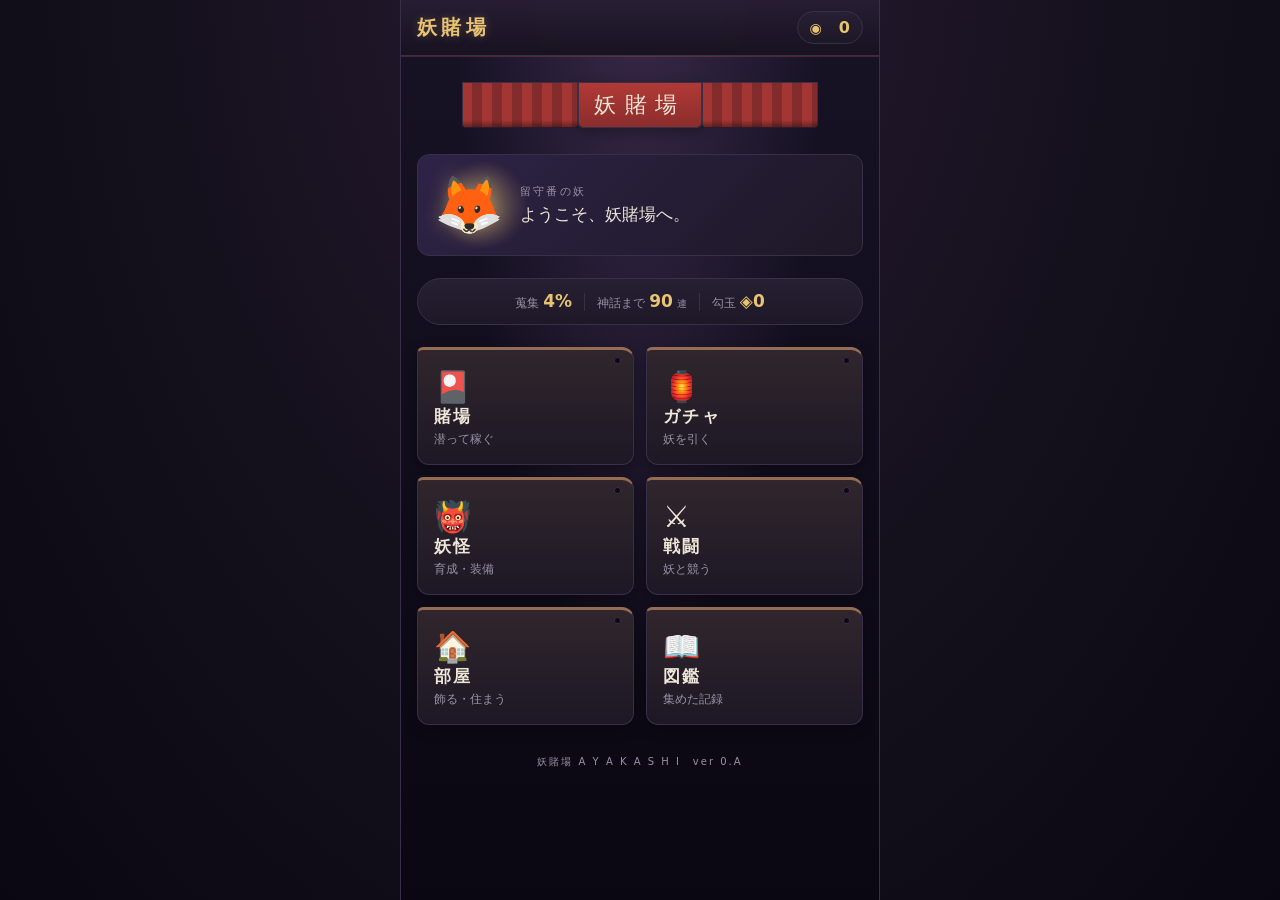
==== commit 3eef3956: "Phase I-1: 統一デザインシステム＋ホーム/ナビ装飾 design.css にトークン集約（基調色/差し色/レア度色/タイポ/余白/陰影/遷移）。 レア度カラーを全画面統一、共通部品(パネル/" ====
--- a/index.html
+++ b/index.html
@@ -6,6 +6,7 @@
 <title>妖賭場 — AYAKASHI</title>
 <link rel="stylesheet" href="css/style.css">
 <link rel="stylesheet" href="css/gamble.css">
+<link rel="stylesheet" href="css/design.css"><!-- 最後に読み込み＝デザイントークン/共通装飾が権威 -->
 </head>
 <body>
   <div id="app"><!-- shell.js がヘッダ＋本体をマウント --></div>
--- a/css/style.css
+++ b/css/style.css
@@ -2,23 +2,7 @@
    style.css — 共通スタイル＋テーマ変数（和の暗色基調）
    各画面はこの土台（ヘッダ＋本体領域）の上に乗る。
    ============================================================ */
-:root{
-  --bg:        #14101c;
-  --bg-deep:   #0c0814;
-  --panel:     #1f1828;
-  --panel-2:   #2a2036;
-  --ink:       #efe7d8;
-  --ink-dim:   #9b8fa6;
-  --gold:      #e8c372;
-  --red:       #c8384a;
-  --purple:    #8b5cf6;
-  --teal:      #2cc4d4;
-  --line:      #3a2f48;
-  --shadow:    0 12px 30px rgba(0,0,0,.45);
-  --maxw:      480px;
-  --header-h:  56px;
-  --serif: "Hiragino Mincho ProN","Yu Mincho",serif;
-}
+/* デザイントークンは css/design.css に集約（:root）。ここでは参照のみ。 */
 *{ box-sizing:border-box; margin:0; padding:0; }
 html,body{ height:100%; }
 body{
--- a/css/design.css
+++ b/css/design.css
@@ -0,0 +1,297 @@
+/* ============================================================
+   design.css — 統一デザインシステム（Phase I-1）
+   見た目の単一調整点（balance.js の見た目版）。
+   色を 1 箇所変えれば全体に効く。画像不使用・アニメは transform/opacity のみ。
+   世界観: 和ホラー × ことだま日記のゆる癒し を 1 体系で同居。
+   ============================================================ */
+:root {
+  /* ---- 基調色：墨黒〜濃藍 ＋ 和紙オフホワイト ---- */
+  --sumi:        #100c16;   /* 墨黒（最暗） */
+  --koniro:      #14101c;   /* 濃藍背景 */
+  --bg:          #14101c;
+  --bg-deep:     #0a0712;
+  --washi:       #efe7d8;   /* 和紙オフホワイト（本文） */
+  --panel:       #1d1826;   /* 明パネル（墨の半透明感） */
+  --panel-2:     #271f33;
+  --ink:         #efe7d8;
+  --ink-dim:     #9a8fa6;
+  --line:        #3a2f48;   /* 細枠 */
+  --line-soft:   #2b2338;
+
+  /* ---- 差し色（画面ムード・同一体系） ---- */
+  --c-shu:       #d8453f;   /* 朱赤（賭場/戦闘） */
+  --c-murasaki:  #8b5cf6;   /* 妖紫（ガチャ） */
+  --c-kin:       #e8c372;   /* 金（ガチャ/戦闘/極） */
+  --c-ai:        #4664cf;   /* 藍（妖怪育成/図鑑） */
+  --c-koke:      #6fae6a;   /* 苔緑（部屋） */
+  --c-dan:       #e0a060;   /* 暖色（部屋） */
+  --c-teal:      #2cc4d4;
+
+  /* 既存コードが参照する名前のエイリアス（互換維持） */
+  --gold:        var(--c-kin);
+  --red:         var(--c-shu);
+  --purple:      var(--c-murasaki);
+  --teal:        var(--c-teal);
+
+  /* 画面アクセント（screen が --accent を上書きして使う。既定は金） */
+  --accent:      var(--c-kin);
+
+  /* ---- レア度カラー（全画面統一） 並=白鼠/上=群青/極=金/神話=玉虫 ---- */
+  --rarity-common: #c2bcae;  /* 白鼠 */
+  --rarity-rare:   #4664cf;  /* 群青 */
+  --rarity-epic:   #e8c372;  /* 金 */
+  --rarity-mythic: #b46cff;  /* 玉虫（代表色） */
+  --rarity-mythic-grad: linear-gradient(110deg, #6cf0d0, #b46cff 40%, #ff7ad9 70%, #ffd86a); /* 玉虫の虹 */
+
+  /* ---- タイポグラフィ ---- */
+  --font-display: "Hiragino Mincho ProN", "Yu Mincho", "Noto Serif JP", serif; /* 見出し=明朝 */
+  --font-body:    "Hiragino Kaku Gothic ProN", "Yu Gothic", "Noto Sans JP", system-ui, sans-serif; /* 本文=ゴシック */
+  --font-num:     "Hiragino Kaku Gothic ProN", "Yu Gothic", system-ui, sans-serif;
+  --fs-hero:   34px;
+  --fs-title:  22px;
+  --fs-head:   17px;
+  --fs-body:   14px;
+  --fs-small:  12px;
+  --fs-tiny:   10px;
+  --tracking:  .04em;
+
+  /* ---- 余白スケール（4の倍数） ---- */
+  --sp-1: 4px; --sp-2: 8px; --sp-3: 12px; --sp-4: 16px; --sp-5: 22px; --sp-6: 30px;
+
+  /* ---- 角丸 ---- */
+  --r-sm: 8px; --r-md: 12px; --r-lg: 16px; --r-pill: 999px;
+
+  /* ---- 陰影（影に頼りすぎない：細枠＋淡い内外光） ---- */
+  --shadow:      0 10px 26px rgba(0,0,0,.42);
+  --shadow-soft: 0 4px 14px rgba(0,0,0,.3);
+  --glow-accent: 0 0 14px color-mix(in srgb, var(--accent) 50%, transparent);
+  --inkline:     inset 0 0 0 1px var(--line);
+
+  /* ---- レイアウト ---- */
+  --maxw: 480px;
+  --header-h: 56px;
+
+  /* ---- 遷移タイミング ---- */
+  --t-fast: .12s;
+  --t-mid:  .22s;
+  --t-slow: .4s;
+  --t-route: .26s;        /* 画面遷移 */
+  --ease: cubic-bezier(.22,.61,.36,1);
+
+  /* 旧名エイリアス */
+  --serif: var(--font-display);
+}
+
+/* ============================================================
+   時刻による背景の色味（朝/昼/夕/夜）— #app に data-tod
+   ============================================================ */
+#app[data-tod="dawn"]  { --tod-a:#3a2a4a; --tod-b:#171326; }
+#app[data-tod="day"]   { --tod-a:#26314f; --tod-b:#121626; }
+#app[data-tod="dusk"]  { --tod-a:#4a2a36; --tod-b:#170f1e; }
+#app[data-tod="night"] { --tod-a:#1a1330; --tod-b:#0a0712; }
+body {
+  font-family: var(--font-body);
+}
+/* 背景：時刻グラデ＋和紙の微ノイズ＋淡い靄（疑似要素・軽量） */
+#app::before {
+  content: ""; position: absolute; inset: 0; z-index: 0; pointer-events: none;
+  background:
+    radial-gradient(ellipse at 50% -10%, var(--tod-a, #2a1b34) 0%, transparent 55%),
+    linear-gradient(180deg, var(--tod-b, #14101c) 0%, var(--bg-deep) 100%);
+  transition: background var(--t-slow) ease;
+}
+#app::after {  /* 和紙の微ノイズ＋淡い光暈（opacity のみ） */
+  content: ""; position: absolute; inset: 0; z-index: 0; pointer-events: none; opacity: .05;
+  background-image:
+    radial-gradient(1px 1px at 20% 30%, #fff 50%, transparent 51%),
+    radial-gradient(1px 1px at 70% 60%, #fff 50%, transparent 51%),
+    radial-gradient(1px 1px at 40% 80%, #fff 50%, transparent 51%),
+    radial-gradient(1px 1px at 85% 25%, #fff 50%, transparent 51%);
+  background-size: 140px 140px, 180px 180px, 160px 160px, 200px 200px;
+}
+/* ヘッダ／本体はノイズ層より前へ */
+.shell-header, .shell-body, .toast-wrap { position: relative; z-index: 1; }
+
+/* ============================================================
+   タイポグラフィ階層（見出し＝明朝）
+   ============================================================ */
+h1, h2, h3,
+.yk-title, .ent-title, .gacha-title, .ts-name, .gameover h2,
+.panel-card h3, .room-card h3, .pick-head, .dev-head, .result h3, .ending-card h3 {
+  font-family: var(--font-display);
+  letter-spacing: .12em;
+}
+.coin-val, .w-coin, .w-shard, .st-v, .bar-cap, .pity-label b { font-family: var(--font-num); }
+
+/* ============================================================
+   共通コンポーネント（トークン参照で統一）
+   ============================================================ */
+
+/* --- パネル/カード：墨の半透明＋細枠＋控えめ陰影 --- */
+.panel, .panel-card, .room-card, .pick-card, .zd-card, .ending-card, .edit-panel, .exchange,
+.dev-sec, .sec-card, .stage-row, .ent-block, .miko-bubble, .caretaker {
+  background: linear-gradient(180deg, color-mix(in srgb, var(--panel) 92%, #fff 0%), var(--panel));
+  border: 1px solid var(--line);
+  border-radius: var(--r-md);
+}
+
+/* --- ボタン：木札/判子風 ＋ 押下 micro-animation --- */
+.btn-ghost, .ent-preset, .fs-buy, .ex-buy, .records-btn, .cmd-btn, .train-btn, .eq-btn {
+  transition: transform var(--t-fast) var(--ease), border-color var(--t-mid), box-shadow var(--t-mid), filter var(--t-mid);
+}
+.btn-ghost {
+  background:
+    linear-gradient(180deg, color-mix(in srgb, var(--panel-2) 80%, #000 0%), var(--panel-2));
+  border: 1px solid var(--line);
+  border-radius: var(--r-sm);
+  color: var(--ink);
+  letter-spacing: var(--tracking);
+}
+.btn-ghost:hover { border-color: var(--accent); }
+.btn-ghost:active, .ent-preset:active, .fs-buy:active, .cmd-btn:active, .train-btn:active, .eq-btn:active { transform: translateY(2px) scale(.99); }
+.btn-ghost.danger { border-color: var(--c-shu); color: #ff9aa5; }
+
+/* 主要アクション（木札判子）：accent 縁＋淡発光 */
+.札, .ent-enter, .reveal-close, .ts-enter {
+  border: 1px solid var(--accent);
+  box-shadow: var(--glow-accent);
+}
+
+/* --- ゲージ/バー：墨の溝＋筆の伸び（HP/exp/天井/蒐集率 共通） --- */
+.bar, .pity-track {
+  background: linear-gradient(180deg, #0c0814, #1a1422);
+  border: 1px solid var(--line-soft);
+  border-radius: var(--r-pill);
+  overflow: hidden;
+}
+.bar-fill, .pity-fill {
+  transition: width var(--t-slow) var(--ease);
+  border-radius: var(--r-pill);
+}
+
+/* --- トースト：和紙の短冊 --- */
+.toast {
+  font-family: var(--font-body);
+  background: linear-gradient(180deg, var(--panel), var(--panel-2));
+  border: 1px solid var(--line);
+  border-left: 3px solid var(--accent);
+  border-radius: var(--r-sm);
+  box-shadow: var(--shadow);
+}
+
+/* --- モーダル背景：墨の靄 --- */
+.panel, .room-overlay, .zk-overlay, .eq-picker, .gacha-overlay {
+  backdrop-filter: blur(2px);
+}
+
+/* ============================================================
+   レア度クラス（全画面共通の縁取り・色）
+   ============================================================ */
+.rar-common { --rc: var(--rarity-common); }
+.rar-rare   { --rc: var(--rarity-rare); }
+.rar-epic   { --rc: var(--rarity-epic); }
+.rar-mythic { --rc: var(--rarity-mythic); }
+/* 神話＝玉虫の虹（縁のみ・軽量） */
+.r-mythic, .r-神話 { position: relative; }
+
+/* ============================================================
+   画面遷移：墨/和紙のワイプ（~260ms・opacity/transform のみ）
+   ============================================================ */
+.route-fx {
+  position: fixed; inset: 0; z-index: 70; pointer-events: none;
+  opacity: 0;
+  background: linear-gradient(105deg, transparent 0%, var(--sumi) 35%, var(--sumi) 65%, transparent 100%);
+  background-size: 300% 100%;
+}
+.route-fx.play { animation: sumiWipe var(--t-route) var(--ease); }
+@keyframes sumiWipe {
+  0%   { opacity: 0; background-position: 120% 0; }
+  35%  { opacity: .96; }
+  100% { opacity: 0; background-position: -120% 0; }
+}
+
+/* ============================================================
+   ナビ（常駐ヘッダ）の装飾
+   ============================================================ */
+.shell-header {
+  background: linear-gradient(180deg, rgba(40,30,52,.97), rgba(24,18,32,.97));
+  border-bottom: 1px solid var(--line);
+  box-shadow: 0 1px 0 color-mix(in srgb, var(--c-shu) 30%, transparent);
+}
+.shell-home { font-family: var(--font-display); color: var(--c-kin); text-shadow: 0 0 10px rgba(232,195,114,.25); }
+.shell-coin { background: linear-gradient(180deg, var(--panel-2), var(--panel)); border: 1px solid var(--line); }
+
+/* ============================================================
+   ホーム（顔）の装飾
+   ============================================================ */
+.home { display: flex; flex-direction: column; gap: var(--sp-5); padding-top: var(--sp-2); }
+
+/* 暖簾（のれん）の見出し */
+.home-noren { display: flex; align-items: stretch; justify-content: center; gap: 0; height: 46px; margin-bottom: var(--sp-1); }
+.noren-l, .noren-r { width: 26%; background:
+  repeating-linear-gradient(90deg, color-mix(in srgb, var(--c-shu) 70%, #2a1018) 0 10px, color-mix(in srgb, var(--c-shu) 55%, #1a0c12) 10px 20px);
+  border-radius: 0 0 4px 4px; box-shadow: var(--inkline); position: relative; }
+.noren-l::after, .noren-r::after { content:""; position:absolute; left:0; right:0; bottom:0; height:8px;
+  background: linear-gradient(180deg, transparent, rgba(0,0,0,.4)); }
+.noren-title {
+  display: flex; align-items: center; justify-content: center; padding: 0 var(--sp-4);
+  font-family: var(--font-display); font-size: var(--fs-title); letter-spacing: .4em; color: var(--washi);
+  background: linear-gradient(180deg, color-mix(in srgb, var(--c-shu) 80%, #1a0c12), color-mix(in srgb, var(--c-shu) 60%, #140a10));
+  border-radius: 0 0 6px 6px; box-shadow: var(--inkline), var(--shadow-soft);
+}
+
+/* 留守番の妖（主役）＋ 提灯の灯 */
+.caretaker {
+  position: relative; display: flex; align-items: center; gap: var(--sp-4);
+  padding: var(--sp-5) var(--sp-4); overflow: hidden;
+  background: linear-gradient(135deg, color-mix(in srgb, var(--c-murasaki) 16%, var(--panel)), var(--panel));
+}
+.ct-lantern {
+  position: absolute; left: 18px; top: 50%; width: 96px; height: 96px; transform: translateY(-50%);
+  background: radial-gradient(circle, rgba(232,195,114,.45), transparent 65%);
+  filter: blur(2px); animation: lanternBreath 4s ease-in-out infinite; pointer-events: none;
+}
+@keyframes lanternBreath { 0%,100% { opacity: .5; } 50% { opacity: .9; } }
+.caretaker .ct-art { position: relative; font-size: 56px; filter: drop-shadow(0 0 10px rgba(232,195,114,.4)); }
+.caretaker .ct-name { font-family: var(--font-display); }
+.caretaker .ct-line { font-size: var(--fs-head); }
+
+/* 状態の常時表示 */
+.home-status {
+  display: flex; align-items: center; justify-content: center; gap: var(--sp-3);
+  padding: var(--sp-3); border-radius: var(--r-pill);
+  background: linear-gradient(180deg, var(--panel-2), var(--panel)); border: 1px solid var(--line);
+}
+.hs-item { display: inline-flex; align-items: baseline; gap: 4px; font-size: var(--fs-small); color: var(--ink-dim); }
+.hs-item i { font-style: normal; }
+.hs-item b { font-family: var(--font-num); font-size: var(--fs-head); color: var(--c-kin); }
+.hs-item small { font-size: var(--fs-tiny); color: var(--ink-dim); }
+.hs-sep { width: 1px; height: 18px; background: var(--line); }
+
+/* セクション入口＝木札 */
+.section-grid { display: grid; grid-template-columns: 1fr 1fr; gap: var(--sp-3); }
+.sec-card {
+  position: relative; display: flex; flex-direction: column; align-items: flex-start; gap: 3px;
+  padding: var(--sp-5) var(--sp-4) var(--sp-4); text-align: left;
+  background:
+    linear-gradient(180deg, color-mix(in srgb, var(--c-dan) 10%, var(--panel)), var(--panel));
+  border: 1px solid var(--line); border-top: 3px solid color-mix(in srgb, var(--c-dan) 55%, var(--line));
+  border-radius: 6px var(--r-md) var(--r-md) var(--r-md);
+  box-shadow: var(--shadow-soft);
+  transition: transform var(--t-fast) var(--ease), border-color var(--t-mid), box-shadow var(--t-mid);
+}
+.sec-card:hover { border-color: var(--c-kin); box-shadow: var(--shadow), var(--glow-accent); }
+.sec-card:active { transform: translateY(2px); }
+.sec-peg { position: absolute; top: 7px; right: 12px; width: 7px; height: 7px; border-radius: 50%; background: #0c0814; box-shadow: inset 0 0 0 1px var(--line); }
+.sec-ico { font-size: 30px; line-height: 1; }
+.sec-name { font-family: var(--font-display); font-size: var(--fs-head); letter-spacing: .14em; color: var(--washi); }
+.sec-desc { font-size: var(--fs-small); color: var(--ink-dim); }
+.sec-soon { position: absolute; bottom: 8px; right: 10px; font-size: var(--fs-tiny); color: var(--ink-dim); border: 1px solid var(--line); border-radius: 5px; padding: 1px 6px; }
+
+.home-foot { text-align: center; font-size: var(--fs-tiny); color: var(--ink-dim); letter-spacing: .2em; }
+.dev-tools { display: flex; gap: var(--sp-3); flex-wrap: wrap; justify-content: center; }
+
+@media (prefers-reduced-motion: reduce) {
+  #app::before, .bar-fill, .pity-fill { transition: none; }
+  .route-fx.play, .ct-lantern { animation: none; }
+}
